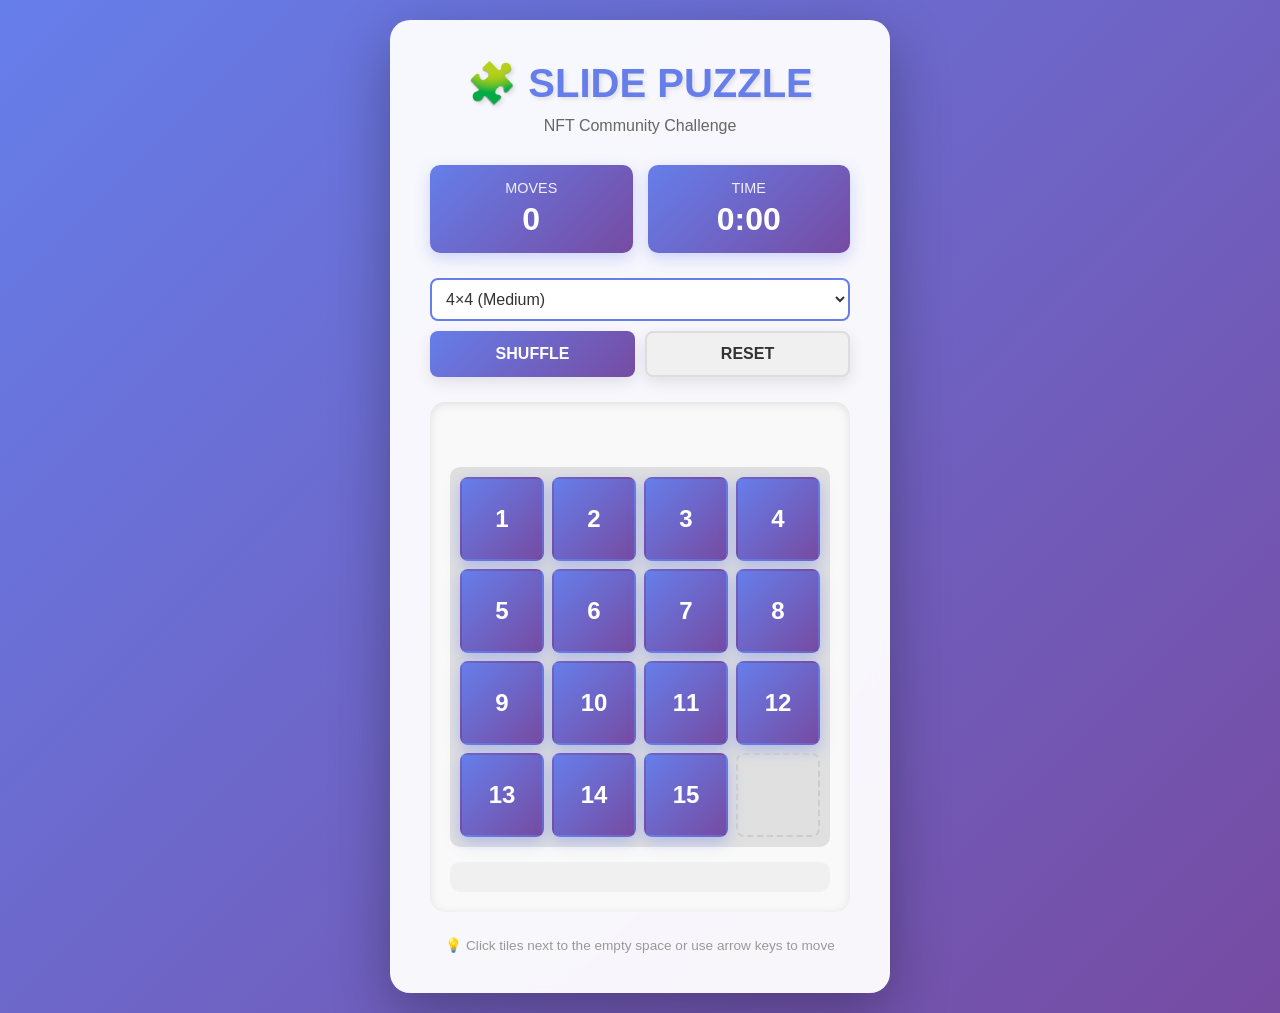
==== index.html @ 9a9d03a5 "first commit" ====
<!DOCTYPE html>
<html lang="en">
<head>
    <meta charset="UTF-8">
    <meta name="viewport" content="width=device-width, initial-scale=1.0">
    <title>Sliding Puzzle - NFT Community Challenge</title>
    <style>
        * {
            margin: 0;
            padding: 0;
            box-sizing: border-box;
        }

        body {
            font-family: 'Segoe UI', Tahoma, Geneva, Verdana, sans-serif;
            background: linear-gradient(135deg, #667eea 0%, #764ba2 100%);
            min-height: 100vh;
            display: flex;
            justify-content: center;
            align-items: center;
            padding: 20px;
        }

        .container {
            background: rgba(255, 255, 255, 0.95);
            border-radius: 20px;
            padding: 40px;
            box-shadow: 0 20px 60px rgba(0, 0, 0, 0.3);
            max-width: 500px;
            width: 100%;
            backdrop-filter: blur(10px);
        }

        .header {
            text-align: center;
            margin-bottom: 30px;
        }

        .title {
            font-size: 2.5em;
            color: #667eea;
            margin-bottom: 10px;
            font-weight: 700;
            text-shadow: 2px 2px 4px rgba(0, 0, 0, 0.1);
        }

        .subtitle {
            color: #666;
            font-size: 1em;
            margin-bottom: 20px;
        }

        .stats-container {
            display: grid;
            grid-template-columns: 1fr 1fr;
            gap: 15px;
            margin-bottom: 25px;
        }

        .stat-box {
            background: linear-gradient(135deg, #667eea 0%, #764ba2 100%);
            color: white;
            padding: 15px;
            border-radius: 10px;
            text-align: center;
            box-shadow: 0 5px 15px rgba(102, 126, 234, 0.3);
        }

        .stat-label {
            font-size: 0.9em;
            opacity: 0.9;
            margin-bottom: 5px;
        }

        .stat-value {
            font-size: 2em;
            font-weight: 700;
        }

        .controls {
            display: grid;
            grid-template-columns: 1fr 1fr;
            gap: 10px;
            margin-bottom: 25px;
        }

        .difficulty-select {
            grid-column: 1 / -1;
            padding: 10px;
            border: 2px solid #667eea;
            border-radius: 8px;
            font-size: 1em;
            cursor: pointer;
            background: white;
            color: #333;
            transition: all 0.3s ease;
        }

        .difficulty-select:hover {
            border-color: #764ba2;
            box-shadow: 0 5px 15px rgba(102, 126, 234, 0.2);
        }

        button {
            padding: 12px 20px;
            border: none;
            border-radius: 8px;
            font-size: 1em;
            font-weight: 600;
            cursor: pointer;
            transition: all 0.3s ease;
            box-shadow: 0 5px 15px rgba(0, 0, 0, 0.1);
        }

        .btn-primary {
            background: linear-gradient(135deg, #667eea 0%, #764ba2 100%);
            color: white;
            flex: 1;
        }

        .btn-primary:hover {
            transform: translateY(-2px);
            box-shadow: 0 8px 20px rgba(102, 126, 234, 0.4);
        }

        .btn-primary:active {
            transform: translateY(0);
        }

        .btn-secondary {
            background: #f0f0f0;
            color: #333;
            flex: 1;
            border: 2px solid #ddd;
        }

        .btn-secondary:hover {
            background: #e0e0e0;
            border-color: #667eea;
        }

        .puzzle-container {
            background: #f9f9f9;
            border-radius: 15px;
            padding: 20px;
            margin-bottom: 25px;
            box-shadow: inset 0 2px 10px rgba(0, 0, 0, 0.1);
        }

        .puzzle-grid {
            display: grid;
            gap: 8px;
            aspect-ratio: 1;
            padding: 10px;
            background: #e0e0e0;
            border-radius: 10px;
        }

        .puzzle-grid.grid-3 {
            grid-template-columns: repeat(3, 1fr);
        }

        .puzzle-grid.grid-4 {
            grid-template-columns: repeat(4, 1fr);
        }

        .puzzle-grid.grid-5 {
            grid-template-columns: repeat(5, 1fr);
        }

        .tile {
            background: linear-gradient(135deg, #667eea 0%, #764ba2 100%);
            color: white;
            display: flex;
            justify-content: center;
            align-items: center;
            font-size: 1.5em;
            font-weight: 700;
            border-radius: 8px;
            cursor: pointer;
            transition: all 0.15s ease;
            user-select: none;
            box-shadow: 0 5px 15px rgba(102, 126, 234, 0.4);
            border: 2px solid transparent;
        }

        .tile:hover:not(.empty) {
            transform: scale(0.95);
            box-shadow: 0 3px 10px rgba(102, 126, 234, 0.5);
        }

        .tile:active:not(.empty) {
            transform: scale(0.9);
        }

        .tile.empty {
            background: transparent;
            box-shadow: none;
            cursor: default;
            border: 2px dashed #ccc;
        }

        .tile.solved {
            background: linear-gradient(135deg, #84fab0 0%, #8fd3f4 100%);
            box-shadow: 0 5px 15px rgba(132, 250, 176, 0.4);
        }

        .message {
            text-align: center;
            font-size: 1.1em;
            font-weight: 600;
            margin-bottom: 15px;
            min-height: 30px;
            color: #667eea;
            animation: slideIn 0.3s ease;
        }

        .message.success {
            color: #84fab0;
            font-size: 1.3em;
        }

        .message.error {
            color: #ff6b6b;
        }

        @keyframes slideIn {
            from {
                opacity: 0;
                transform: translateY(-10px);
            }
            to {
                opacity: 1;
                transform: translateY(0);
            }
        }

        .moves-breakdown {
            background: #f0f0f0;
            padding: 15px;
            border-radius: 10px;
            margin-top: 15px;
            font-size: 0.95em;
            color: #666;
        }

        .moves-breakdown div {
            display: flex;
            justify-content: space-between;
            margin-bottom: 8px;
        }

        .completion-badge {
            display: none;
            text-align: center;
            background: linear-gradient(135deg, #ffd89b 0%, #19547b 100%);
            color: white;
            padding: 15px;
            border-radius: 10px;
            margin-top: 15px;
            font-weight: 600;
        }

        .completion-badge.show {
            display: block;
            animation: slideIn 0.5s ease;
        }

        .keyboard-hint {
            text-align: center;
            color: #999;
            font-size: 0.85em;
            margin-top: 15px;
        }

        @media (max-width: 600px) {
            .container {
                padding: 25px;
            }

            .title {
                font-size: 1.8em;
            }

            .tile {
                font-size: 1.2em;
            }
        }
    </style>
</head>
<body>
    <div class="container">
        <div class="header">
            <div class="title">🧩 SLIDE PUZZLE</div>
            <div class="subtitle">NFT Community Challenge</div>
        </div>

        <div class="stats-container">
            <div class="stat-box">
                <div class="stat-label">MOVES</div>
                <div class="stat-value" id="moveCount">0</div>
            </div>
            <div class="stat-box">
                <div class="stat-label">TIME</div>
                <div class="stat-value" id="timer">0:00</div>
            </div>
        </div>

        <div class="controls">
            <select class="difficulty-select" id="difficultySelect" onchange="changeDifficulty()">
                <option value="3">3×3 (Easy)</option>
                <option value="4" selected>4×4 (Medium)</option>
                <option value="5">5×5 (Hard)</option>
            </select>
            <button class="btn-primary" onclick="shuffleAndStart()">SHUFFLE</button>
            <button class="btn-secondary" onclick="resetGame()">RESET</button>
        </div>

        <div class="puzzle-container">
            <div class="message" id="message"></div>
            <div class="puzzle-grid grid-4" id="puzzleGrid"></div>
            <div class="moves-breakdown" id="movesBreakdown"></div>
            <div class="completion-badge" id="completionBadge">
                ✨ PUZZLE COMPLETED! ✨<br>
                <span id="finalStats"></span>
            </div>
        </div>

        <div class="keyboard-hint">
            💡 Click tiles next to the empty space or use arrow keys to move
        </div>
    </div>

    <script>
        let gridSize = 4;
        let tiles = [];
        let emptyIndex = null;
        let moveCount = 0;
        let startTime = null;
        let timerInterval = null;
        let isGameStarted = false;
        let isSolved = false;

        const TILE_ANIMATION_TIME = 150;

        function initGame() {
            tiles = [];
            for (let i = 1; i < gridSize * gridSize; i++) {
                tiles.push(i);
            }
            tiles.push(null); // null represents empty space
            emptyIndex = tiles.length - 1;
            renderGrid();
        }

        function renderGrid() {
            const grid = document.getElementById('puzzleGrid');
            grid.innerHTML = '';
            grid.className = `puzzle-grid grid-${gridSize}`;

            tiles.forEach((tile, index) => {
                const tileEl = document.createElement('div');
                tileEl.className = 'tile';
                
                if (tile !== null) {
                    tileEl.textContent = tile;
                    tileEl.onclick = () => moveTile(index);
                } else {
                    tileEl.classList.add('empty');
                }

                if (isGameStarted && isSolved && tile !== null) {
                    tileEl.classList.add('solved');
                }

                grid.appendChild(tileEl);
            });
        }

        function moveTile(index) {
            if (!isGameStarted || isSolved) return;

            const emptyX = emptyIndex % gridSize;
            const emptyY = Math.floor(emptyIndex / gridSize);
            const tileX = index % gridSize;
            const tileY = Math.floor(index / gridSize);

            const isAdjacent = (Math.abs(emptyX - tileX) + Math.abs(emptyY - tileY)) === 1;

            if (isAdjacent) {
                [tiles[emptyIndex], tiles[index]] = [tiles[index], tiles[emptyIndex]];
                emptyIndex = index;
                moveCount++;
                document.getElementById('moveCount').textContent = moveCount;
                renderGrid();
                checkWin();
            }
        }

        function handleKeyPress(e) {
            if (!isGameStarted || isSolved) return;

            const emptyX = emptyIndex % gridSize;
            const emptyY = Math.floor(emptyIndex / gridSize);
            let newIndex = null;

            switch(e.key) {
                case 'ArrowUp':
                    if (emptyY < gridSize - 1) newIndex = emptyIndex + gridSize;
                    break;
                case 'ArrowDown':
                    if (emptyY > 0) newIndex = emptyIndex - gridSize;
                    break;
                case 'ArrowLeft':
                    if (emptyX < gridSize - 1) newIndex = emptyIndex + 1;
                    break;
                case 'ArrowRight':
                    if (emptyX > 0) newIndex = emptyIndex - 1;
                    break;
            }

            if (newIndex !== null) {
                e.preventDefault();
                moveTile(newIndex);
            }
        }

        function checkWin() {
            const isWon = tiles.slice(0, -1).every((tile, i) => tile === i + 1) && tiles[tiles.length - 1] === null;
            
            if (isWon) {
                isSolved = true;
                clearInterval(timerInterval);
                document.getElementById('message').innerHTML = '🎉 PUZZLE SOLVED! 🎉';
                document.getElementById('message').className = 'message success';
                
                const minutes = Math.floor((Date.now() - startTime) / 60000);
                const seconds = Math.floor(((Date.now() - startTime) % 60000) / 1000);
                
                const badge = document.getElementById('completionBadge');
                document.getElementById('finalStats').innerHTML = `${moveCount} moves in ${minutes}:${String(seconds).padStart(2, '0')}`;
                badge.classList.add('show');
                
                renderGrid();
            }
        }

        function shuffleAndStart() {
            if (isGameStarted && !isSolved) {
                if (!confirm('Game in progress. Start over?')) return;
            }

            resetGame();
            
            // Shuffle with multiple random valid moves
            for (let i = 0; i < 100; i++) {
                const adjacentTiles = getAdjacentTiles();
                const randomTile = adjacentTiles[Math.floor(Math.random() * adjacentTiles.length)];
                moveTile(randomTile);
            }

            moveCount = 0;
            document.getElementById('moveCount').textContent = '0';
            isGameStarted = true;
            isSolved = false;
            startTime = Date.now();
            clearInterval(timerInterval);
            timerInterval = setInterval(updateTimer, 100);
            renderGrid();
            document.getElementById('message').innerHTML = '🚀 Puzzle Shuffled! Go!';
            document.getElementById('message').className = 'message';
            document.getElementById('completionBadge').classList.remove('show');
        }

        function getAdjacentTiles() {
            const adjacent = [];
            const x = emptyIndex % gridSize;
            const y = Math.floor(emptyIndex / gridSize);

            if (x > 0) adjacent.push(emptyIndex - 1);
            if (x < gridSize - 1) adjacent.push(emptyIndex + 1);
            if (y > 0) adjacent.push(emptyIndex - gridSize);
            if (y < gridSize - 1) adjacent.push(emptyIndex + gridSize);

            return adjacent;
        }

        function updateTimer() {
            const elapsed = Date.now() - startTime;
            const minutes = Math.floor(elapsed / 60000);
            const seconds = Math.floor((elapsed % 60000) / 1000);
            document.getElementById('timer').textContent = `${minutes}:${String(seconds).padStart(2, '0')}`;
        }

        function changeDifficulty() {
            gridSize = parseInt(document.getElementById('difficultySelect').value);
            resetGame();
            initGame();
        }

        function resetGame() {
            isGameStarted = false;
            isSolved = false;
            moveCount = 0;
            clearInterval(timerInterval);
            document.getElementById('moveCount').textContent = '0';
            document.getElementById('timer').textContent = '0:00';
            document.getElementById('message').innerHTML = '';
            document.getElementById('completionBadge').classList.remove('show');
            initGame();
        }

        // Initialize game
        window.addEventListener('keydown', handleKeyPress);
        initGame();
    </script>
</body>
</html>
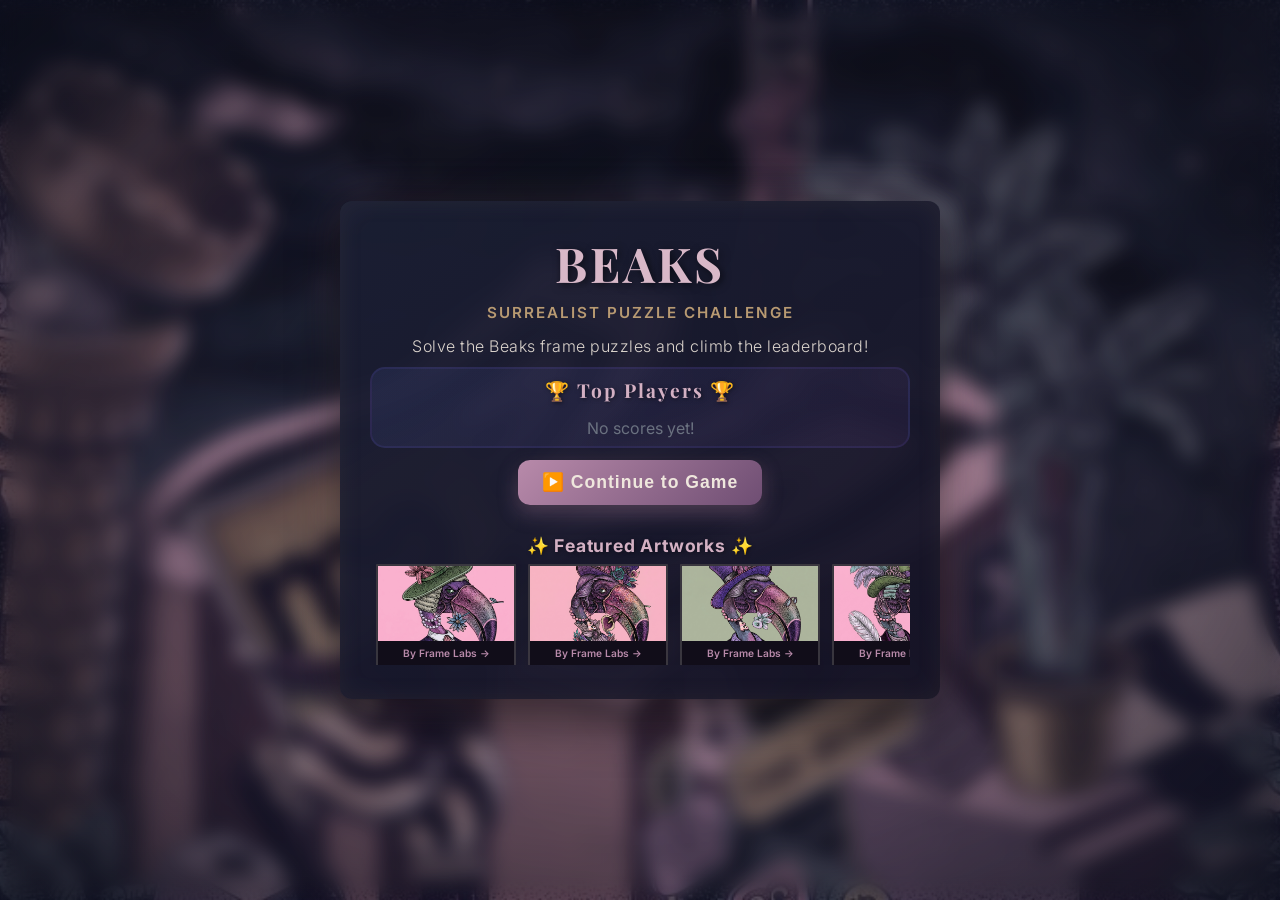
==== commit e158300e: "updated index" ====
--- a/index.html
+++ b/index.html
@@ -3,516 +3,24 @@
 <head>
     <meta charset="UTF-8">
     <meta name="viewport" content="width=device-width, initial-scale=1.0">
-    <title>Sliding Puzzle - NFT Community Challenge</title>
+    <meta http-equiv="refresh" content="0; url=game.html">
+    <title>Beaks</title>
+    <script>
+        window.location.replace('game.html');
+    </script>
     <style>
-        * {
+        body {
             margin: 0;
-            padding: 0;
-            box-sizing: border-box;
-        }
-
-        body {
-            font-family: 'Segoe UI', Tahoma, Geneva, Verdana, sans-serif;
+            min-height: 100vh;
+            display: grid;
+            place-items: center;
             background: linear-gradient(135deg, #667eea 0%, #764ba2 100%);
-            min-height: 100vh;
-            display: flex;
-            justify-content: center;
-            align-items: center;
-            padding: 20px;
-        }
-
-        .container {
-            background: rgba(255, 255, 255, 0.95);
-            border-radius: 20px;
-            padding: 40px;
-            box-shadow: 0 20px 60px rgba(0, 0, 0, 0.3);
-            max-width: 500px;
-            width: 100%;
-            backdrop-filter: blur(10px);
-        }
-
-        .header {
-            text-align: center;
-            margin-bottom: 30px;
-        }
-
-        .title {
-            font-size: 2.5em;
-            color: #667eea;
-            margin-bottom: 10px;
-            font-weight: 700;
-            text-shadow: 2px 2px 4px rgba(0, 0, 0, 0.1);
-        }
-
-        .subtitle {
-            color: #666;
-            font-size: 1em;
-            margin-bottom: 20px;
-        }
-
-        .stats-container {
-            display: grid;
-            grid-template-columns: 1fr 1fr;
-            gap: 15px;
-            margin-bottom: 25px;
-        }
-
-        .stat-box {
-            background: linear-gradient(135deg, #667eea 0%, #764ba2 100%);
-            color: white;
-            padding: 15px;
-            border-radius: 10px;
-            text-align: center;
-            box-shadow: 0 5px 15px rgba(102, 126, 234, 0.3);
-        }
-
-        .stat-label {
-            font-size: 0.9em;
-            opacity: 0.9;
-            margin-bottom: 5px;
-        }
-
-        .stat-value {
-            font-size: 2em;
-            font-weight: 700;
-        }
-
-        .controls {
-            display: grid;
-            grid-template-columns: 1fr 1fr;
-            gap: 10px;
-            margin-bottom: 25px;
-        }
-
-        .difficulty-select {
-            grid-column: 1 / -1;
-            padding: 10px;
-            border: 2px solid #667eea;
-            border-radius: 8px;
-            font-size: 1em;
-            cursor: pointer;
-            background: white;
-            color: #333;
-            transition: all 0.3s ease;
-        }
-
-        .difficulty-select:hover {
-            border-color: #764ba2;
-            box-shadow: 0 5px 15px rgba(102, 126, 234, 0.2);
-        }
-
-        button {
-            padding: 12px 20px;
-            border: none;
-            border-radius: 8px;
-            font-size: 1em;
-            font-weight: 600;
-            cursor: pointer;
-            transition: all 0.3s ease;
-            box-shadow: 0 5px 15px rgba(0, 0, 0, 0.1);
-        }
-
-        .btn-primary {
-            background: linear-gradient(135deg, #667eea 0%, #764ba2 100%);
-            color: white;
-            flex: 1;
-        }
-
-        .btn-primary:hover {
-            transform: translateY(-2px);
-            box-shadow: 0 8px 20px rgba(102, 126, 234, 0.4);
-        }
-
-        .btn-primary:active {
-            transform: translateY(0);
-        }
-
-        .btn-secondary {
-            background: #f0f0f0;
-            color: #333;
-            flex: 1;
-            border: 2px solid #ddd;
-        }
-
-        .btn-secondary:hover {
-            background: #e0e0e0;
-            border-color: #667eea;
-        }
-
-        .puzzle-container {
-            background: #f9f9f9;
-            border-radius: 15px;
-            padding: 20px;
-            margin-bottom: 25px;
-            box-shadow: inset 0 2px 10px rgba(0, 0, 0, 0.1);
-        }
-
-        .puzzle-grid {
-            display: grid;
-            gap: 8px;
-            aspect-ratio: 1;
-            padding: 10px;
-            background: #e0e0e0;
-            border-radius: 10px;
-        }
-
-        .puzzle-grid.grid-3 {
-            grid-template-columns: repeat(3, 1fr);
-        }
-
-        .puzzle-grid.grid-4 {
-            grid-template-columns: repeat(4, 1fr);
-        }
-
-        .puzzle-grid.grid-5 {
-            grid-template-columns: repeat(5, 1fr);
-        }
-
-        .tile {
-            background: linear-gradient(135deg, #667eea 0%, #764ba2 100%);
-            color: white;
-            display: flex;
-            justify-content: center;
-            align-items: center;
-            font-size: 1.5em;
-            font-weight: 700;
-            border-radius: 8px;
-            cursor: pointer;
-            transition: all 0.15s ease;
-            user-select: none;
-            box-shadow: 0 5px 15px rgba(102, 126, 234, 0.4);
-            border: 2px solid transparent;
-        }
-
-        .tile:hover:not(.empty) {
-            transform: scale(0.95);
-            box-shadow: 0 3px 10px rgba(102, 126, 234, 0.5);
-        }
-
-        .tile:active:not(.empty) {
-            transform: scale(0.9);
-        }
-
-        .tile.empty {
-            background: transparent;
-            box-shadow: none;
-            cursor: default;
-            border: 2px dashed #ccc;
-        }
-
-        .tile.solved {
-            background: linear-gradient(135deg, #84fab0 0%, #8fd3f4 100%);
-            box-shadow: 0 5px 15px rgba(132, 250, 176, 0.4);
-        }
-
-        .message {
-            text-align: center;
-            font-size: 1.1em;
-            font-weight: 600;
-            margin-bottom: 15px;
-            min-height: 30px;
-            color: #667eea;
-            animation: slideIn 0.3s ease;
-        }
-
-        .message.success {
-            color: #84fab0;
-            font-size: 1.3em;
-        }
-
-        .message.error {
-            color: #ff6b6b;
-        }
-
-        @keyframes slideIn {
-            from {
-                opacity: 0;
-                transform: translateY(-10px);
-            }
-            to {
-                opacity: 1;
-                transform: translateY(0);
-            }
-        }
-
-        .moves-breakdown {
-            background: #f0f0f0;
-            padding: 15px;
-            border-radius: 10px;
-            margin-top: 15px;
-            font-size: 0.95em;
-            color: #666;
-        }
-
-        .moves-breakdown div {
-            display: flex;
-            justify-content: space-between;
-            margin-bottom: 8px;
-        }
-
-        .completion-badge {
-            display: none;
-            text-align: center;
-            background: linear-gradient(135deg, #ffd89b 0%, #19547b 100%);
-            color: white;
-            padding: 15px;
-            border-radius: 10px;
-            margin-top: 15px;
-            font-weight: 600;
-        }
-
-        .completion-badge.show {
-            display: block;
-            animation: slideIn 0.5s ease;
-        }
-
-        .keyboard-hint {
-            text-align: center;
-            color: #999;
-            font-size: 0.85em;
-            margin-top: 15px;
-        }
-
-        @media (max-width: 600px) {
-            .container {
-                padding: 25px;
-            }
-
-            .title {
-                font-size: 1.8em;
-            }
-
-            .tile {
-                font-size: 1.2em;
-            }
+            color: #fff;
+            font-family: Arial, sans-serif;
         }
     </style>
 </head>
 <body>
-    <div class="container">
-        <div class="header">
-            <div class="title">🧩 SLIDE PUZZLE</div>
-            <div class="subtitle">NFT Community Challenge</div>
-        </div>
-
-        <div class="stats-container">
-            <div class="stat-box">
-                <div class="stat-label">MOVES</div>
-                <div class="stat-value" id="moveCount">0</div>
-            </div>
-            <div class="stat-box">
-                <div class="stat-label">TIME</div>
-                <div class="stat-value" id="timer">0:00</div>
-            </div>
-        </div>
-
-        <div class="controls">
-            <select class="difficulty-select" id="difficultySelect" onchange="changeDifficulty()">
-                <option value="3">3×3 (Easy)</option>
-                <option value="4" selected>4×4 (Medium)</option>
-                <option value="5">5×5 (Hard)</option>
-            </select>
-            <button class="btn-primary" onclick="shuffleAndStart()">SHUFFLE</button>
-            <button class="btn-secondary" onclick="resetGame()">RESET</button>
-        </div>
-
-        <div class="puzzle-container">
-            <div class="message" id="message"></div>
-            <div class="puzzle-grid grid-4" id="puzzleGrid"></div>
-            <div class="moves-breakdown" id="movesBreakdown"></div>
-            <div class="completion-badge" id="completionBadge">
-                ✨ PUZZLE COMPLETED! ✨<br>
-                <span id="finalStats"></span>
-            </div>
-        </div>
-
-        <div class="keyboard-hint">
-            💡 Click tiles next to the empty space or use arrow keys to move
-        </div>
-    </div>
-
-    <script>
-        let gridSize = 4;
-        let tiles = [];
-        let emptyIndex = null;
-        let moveCount = 0;
-        let startTime = null;
-        let timerInterval = null;
-        let isGameStarted = false;
-        let isSolved = false;
-
-        const TILE_ANIMATION_TIME = 150;
-
-        function initGame() {
-            tiles = [];
-            for (let i = 1; i < gridSize * gridSize; i++) {
-                tiles.push(i);
-            }
-            tiles.push(null); // null represents empty space
-            emptyIndex = tiles.length - 1;
-            renderGrid();
-        }
-
-        function renderGrid() {
-            const grid = document.getElementById('puzzleGrid');
-            grid.innerHTML = '';
-            grid.className = `puzzle-grid grid-${gridSize}`;
-
-            tiles.forEach((tile, index) => {
-                const tileEl = document.createElement('div');
-                tileEl.className = 'tile';
-                
-                if (tile !== null) {
-                    tileEl.textContent = tile;
-                    tileEl.onclick = () => moveTile(index);
-                } else {
-                    tileEl.classList.add('empty');
-                }
-
-                if (isGameStarted && isSolved && tile !== null) {
-                    tileEl.classList.add('solved');
-                }
-
-                grid.appendChild(tileEl);
-            });
-        }
-
-        function moveTile(index) {
-            if (!isGameStarted || isSolved) return;
-
-            const emptyX = emptyIndex % gridSize;
-            const emptyY = Math.floor(emptyIndex / gridSize);
-            const tileX = index % gridSize;
-            const tileY = Math.floor(index / gridSize);
-
-            const isAdjacent = (Math.abs(emptyX - tileX) + Math.abs(emptyY - tileY)) === 1;
-
-            if (isAdjacent) {
-                [tiles[emptyIndex], tiles[index]] = [tiles[index], tiles[emptyIndex]];
-                emptyIndex = index;
-                moveCount++;
-                document.getElementById('moveCount').textContent = moveCount;
-                renderGrid();
-                checkWin();
-            }
-        }
-
-        function handleKeyPress(e) {
-            if (!isGameStarted || isSolved) return;
-
-            const emptyX = emptyIndex % gridSize;
-            const emptyY = Math.floor(emptyIndex / gridSize);
-            let newIndex = null;
-
-            switch(e.key) {
-                case 'ArrowUp':
-                    if (emptyY < gridSize - 1) newIndex = emptyIndex + gridSize;
-                    break;
-                case 'ArrowDown':
-                    if (emptyY > 0) newIndex = emptyIndex - gridSize;
-                    break;
-                case 'ArrowLeft':
-                    if (emptyX < gridSize - 1) newIndex = emptyIndex + 1;
-                    break;
-                case 'ArrowRight':
-                    if (emptyX > 0) newIndex = emptyIndex - 1;
-                    break;
-            }
-
-            if (newIndex !== null) {
-                e.preventDefault();
-                moveTile(newIndex);
-            }
-        }
-
-        function checkWin() {
-            const isWon = tiles.slice(0, -1).every((tile, i) => tile === i + 1) && tiles[tiles.length - 1] === null;
-            
-            if (isWon) {
-                isSolved = true;
-                clearInterval(timerInterval);
-                document.getElementById('message').innerHTML = '🎉 PUZZLE SOLVED! 🎉';
-                document.getElementById('message').className = 'message success';
-                
-                const minutes = Math.floor((Date.now() - startTime) / 60000);
-                const seconds = Math.floor(((Date.now() - startTime) % 60000) / 1000);
-                
-                const badge = document.getElementById('completionBadge');
-                document.getElementById('finalStats').innerHTML = `${moveCount} moves in ${minutes}:${String(seconds).padStart(2, '0')}`;
-                badge.classList.add('show');
-                
-                renderGrid();
-            }
-        }
-
-        function shuffleAndStart() {
-            if (isGameStarted && !isSolved) {
-                if (!confirm('Game in progress. Start over?')) return;
-            }
-
-            resetGame();
-            
-            // Shuffle with multiple random valid moves
-            for (let i = 0; i < 100; i++) {
-                const adjacentTiles = getAdjacentTiles();
-                const randomTile = adjacentTiles[Math.floor(Math.random() * adjacentTiles.length)];
-                moveTile(randomTile);
-            }
-
-            moveCount = 0;
-            document.getElementById('moveCount').textContent = '0';
-            isGameStarted = true;
-            isSolved = false;
-            startTime = Date.now();
-            clearInterval(timerInterval);
-            timerInterval = setInterval(updateTimer, 100);
-            renderGrid();
-            document.getElementById('message').innerHTML = '🚀 Puzzle Shuffled! Go!';
-            document.getElementById('message').className = 'message';
-            document.getElementById('completionBadge').classList.remove('show');
-        }
-
-        function getAdjacentTiles() {
-            const adjacent = [];
-            const x = emptyIndex % gridSize;
-            const y = Math.floor(emptyIndex / gridSize);
-
-            if (x > 0) adjacent.push(emptyIndex - 1);
-            if (x < gridSize - 1) adjacent.push(emptyIndex + 1);
-            if (y > 0) adjacent.push(emptyIndex - gridSize);
-            if (y < gridSize - 1) adjacent.push(emptyIndex + gridSize);
-
-            return adjacent;
-        }
-
-        function updateTimer() {
-            const elapsed = Date.now() - startTime;
-            const minutes = Math.floor(elapsed / 60000);
-            const seconds = Math.floor((elapsed % 60000) / 1000);
-            document.getElementById('timer').textContent = `${minutes}:${String(seconds).padStart(2, '0')}`;
-        }
-
-        function changeDifficulty() {
-            gridSize = parseInt(document.getElementById('difficultySelect').value);
-            resetGame();
-            initGame();
-        }
-
-        function resetGame() {
-            isGameStarted = false;
-            isSolved = false;
-            moveCount = 0;
-            clearInterval(timerInterval);
-            document.getElementById('moveCount').textContent = '0';
-            document.getElementById('timer').textContent = '0:00';
-            document.getElementById('message').innerHTML = '';
-            document.getElementById('completionBadge').classList.remove('show');
-            initGame();
-        }
-
-        // Initialize game
-        window.addEventListener('keydown', handleKeyPress);
-        initGame();
-    </script>
+    <p>Redirecting to Beaks...</p>
 </body>
-</html>+</html>
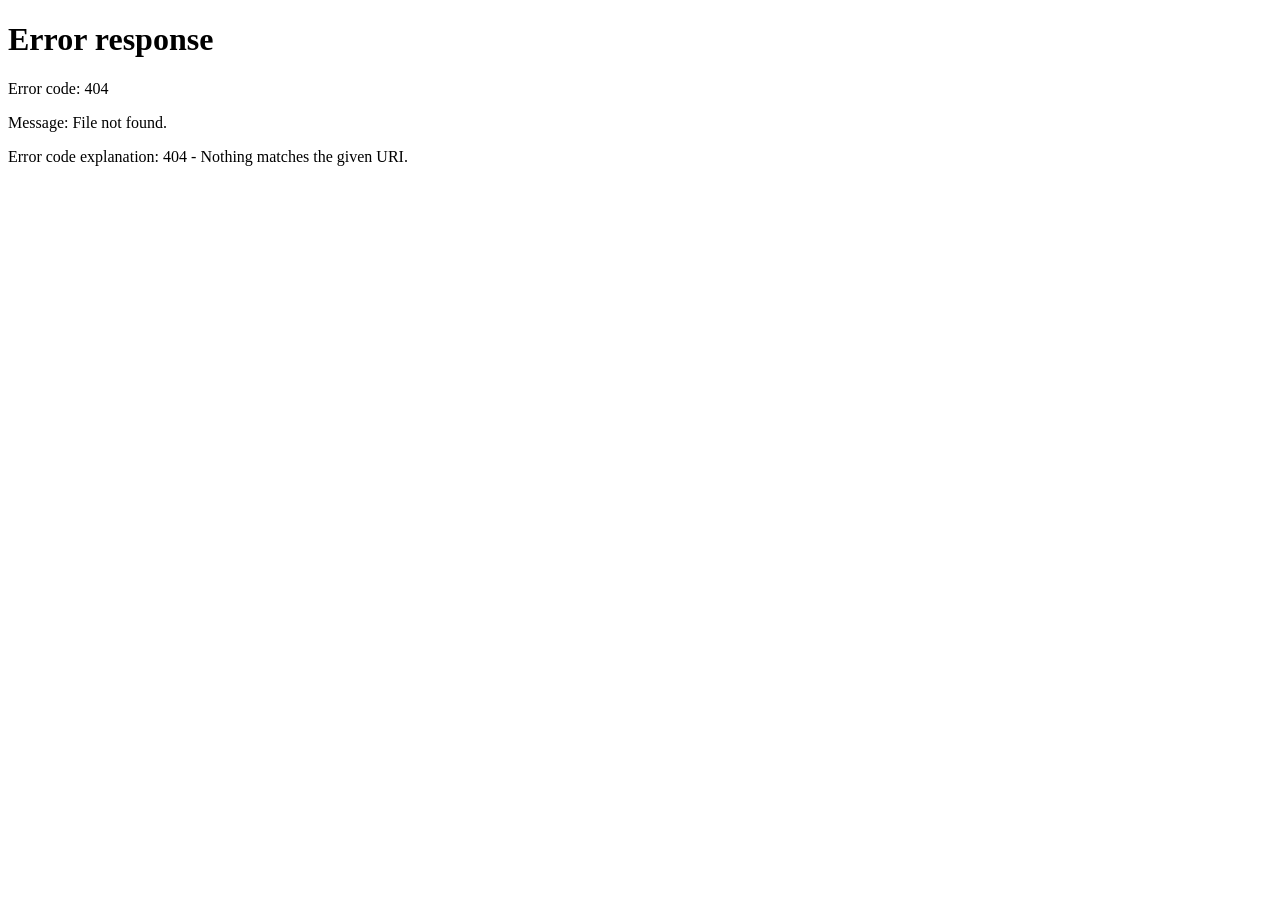
==== commit 0b4eb093: "edited url" ====
--- a/index.html
+++ b/index.html
@@ -3,10 +3,10 @@
 <head>
     <meta charset="UTF-8">
     <meta name="viewport" content="width=device-width, initial-scale=1.0">
-    <meta http-equiv="refresh" content="0; url=game.html">
+    <meta http-equiv="refresh" content="0; url=/game">
     <title>Beaks</title>
     <script>
-        window.location.replace('game.html');
+        window.location.replace('/game');
     </script>
     <style>
         body {
